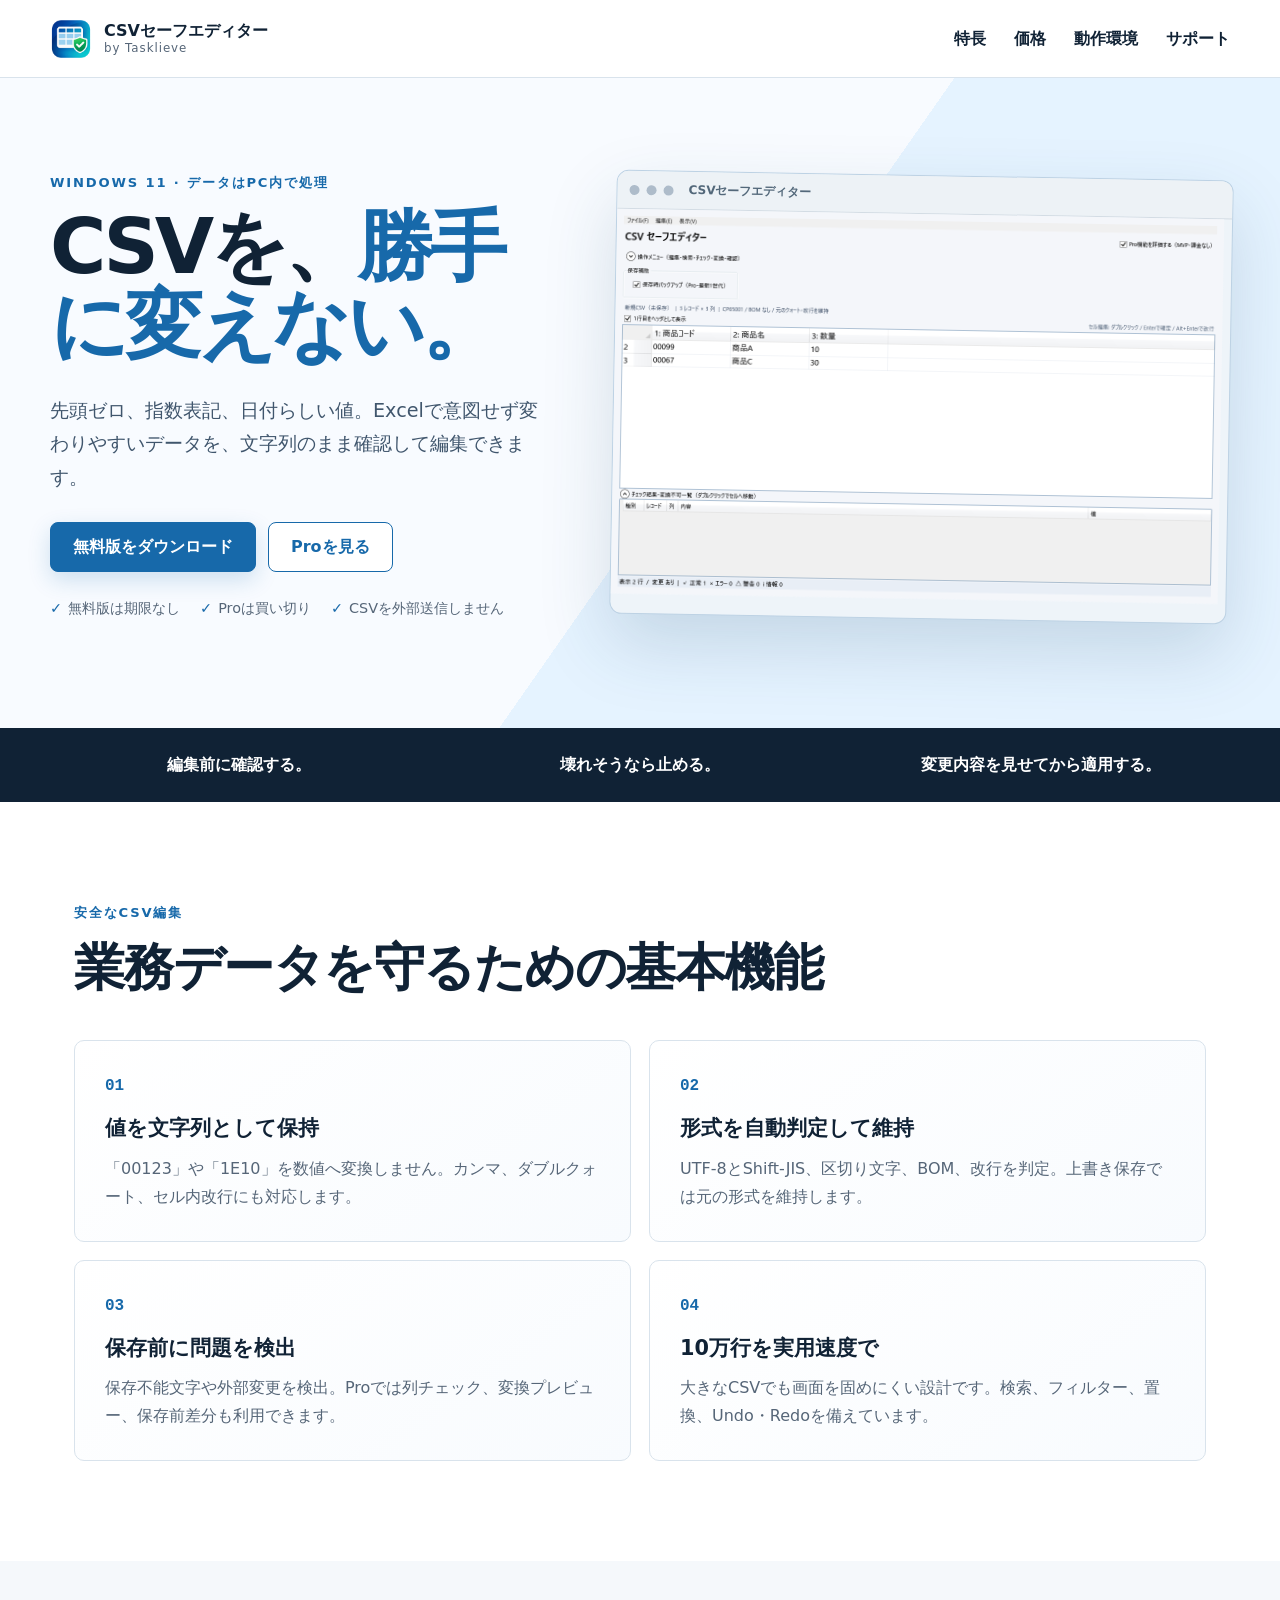
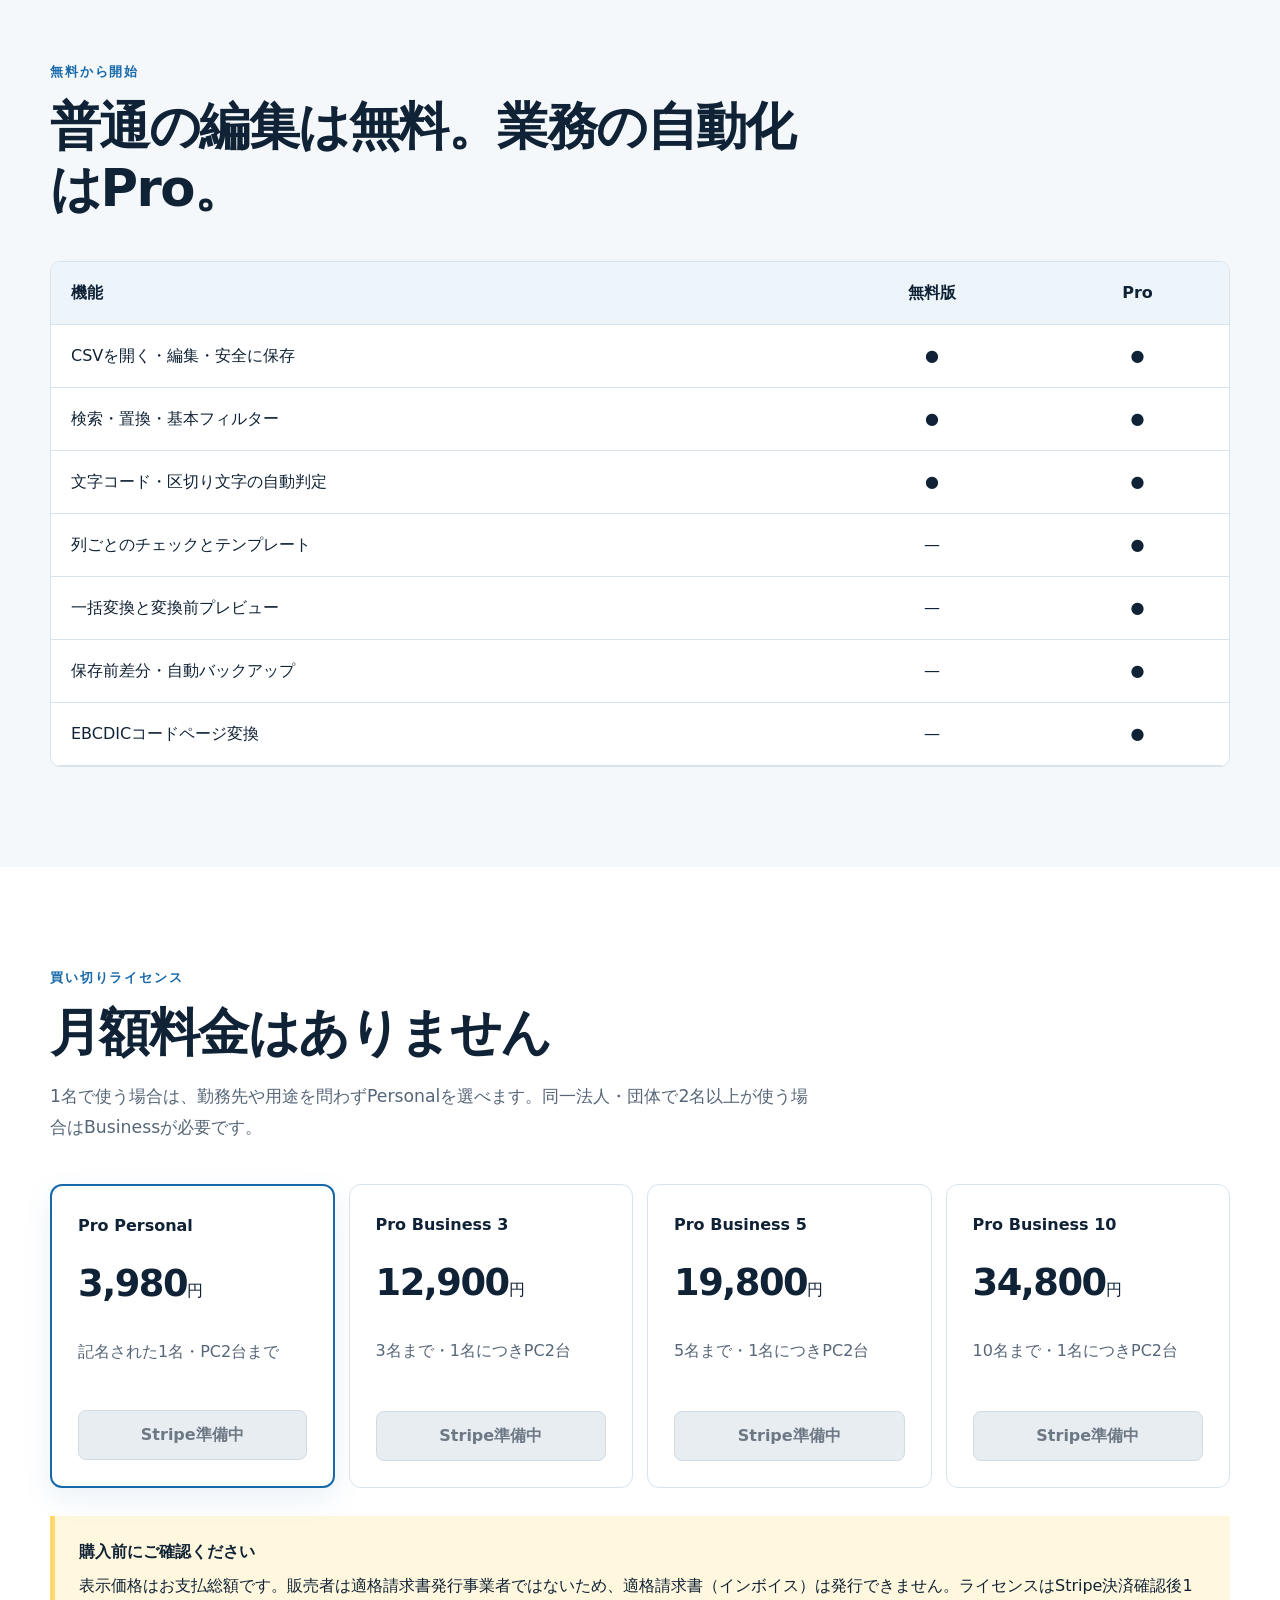
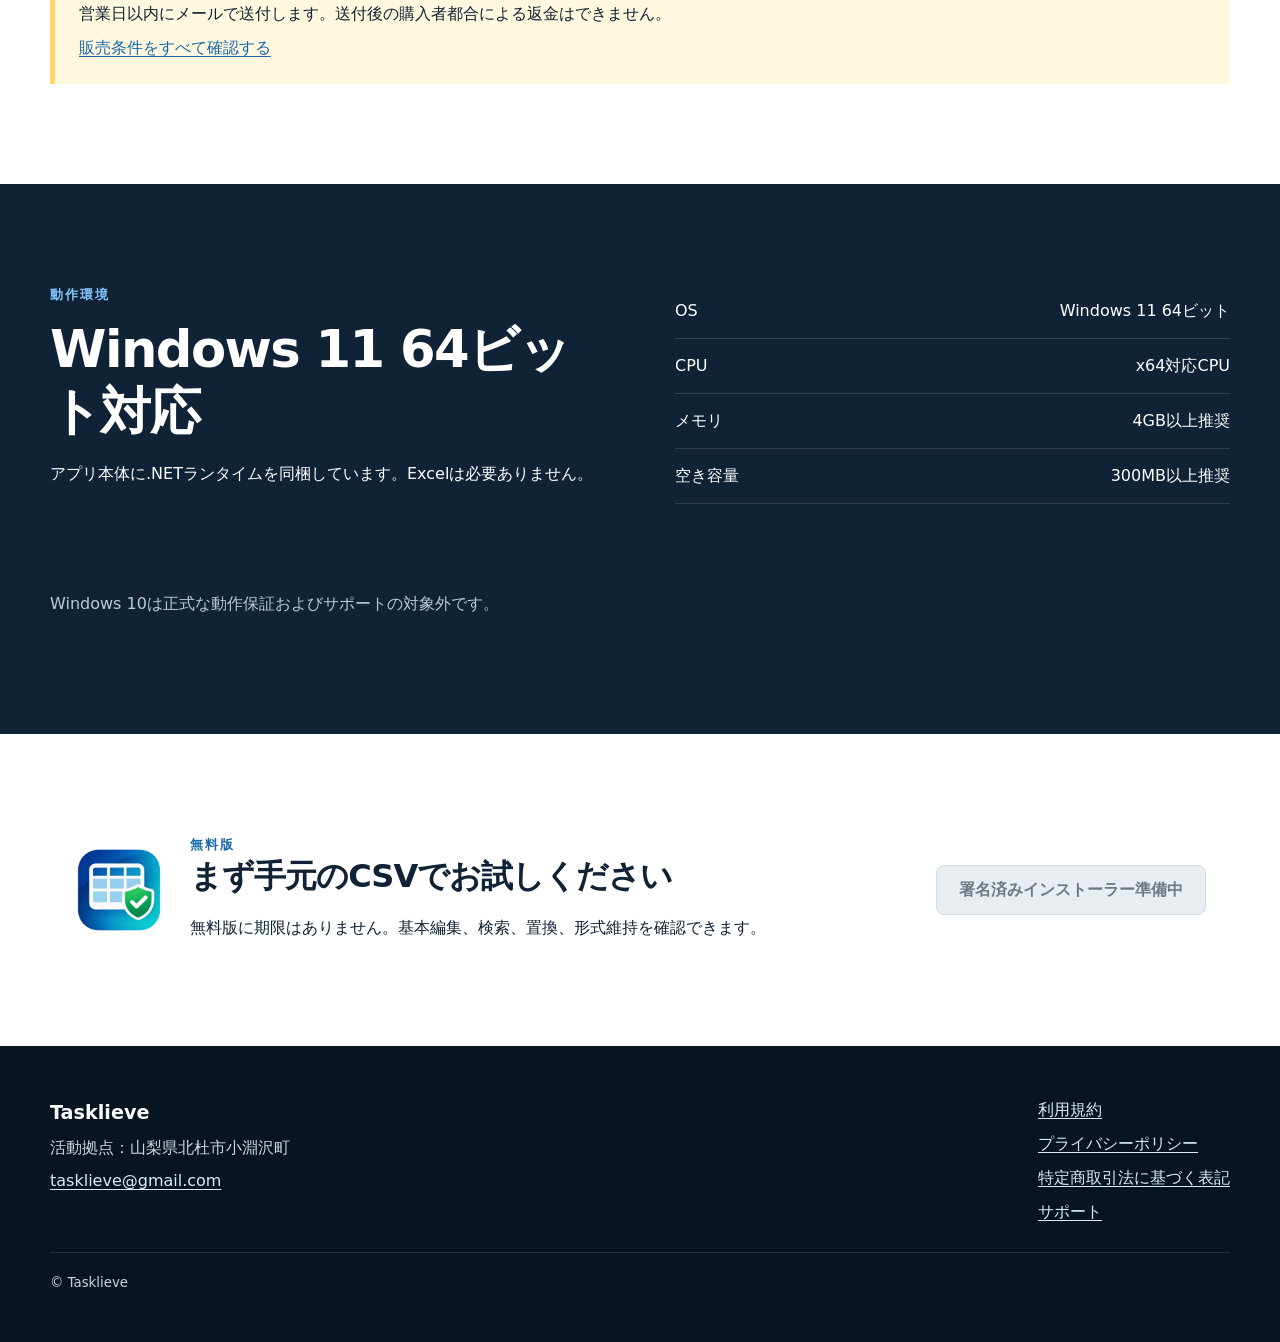
==== index.html @ be9b4cba "販売サイト初版を公開" ====
<!doctype html><html lang="ja"><head><meta charset="utf-8"><meta name="viewport" content="width=device-width,initial-scale=1"><title>CSVセーフエディター | Tasklieve</title><meta name="description" content="先頭ゼロ、文字コード、日付らしい値を勝手に変えずに扱うWindows 11向けCSV編集アプリ。"><link rel="icon" href="favicon.svg" type="image/svg+xml"><link rel="stylesheet" href="styles.css"></head><body>
<header class="site-header"><a class="brand" href="#top"><img src="app-icon.png" alt=""><span><b>CSVセーフエディター</b><small>by Tasklieve</small></span></a><nav aria-label="主要メニュー"><a href="#features">特長</a><a href="#pricing">価格</a><a href="#requirements">動作環境</a><a href="support.html">サポート</a></nav></header>
<main id="top">
<section class="hero"><div class="hero-copy"><p class="eyebrow">Windows 11 · データはPC内で処理</p><h1>CSVを、<span>勝手に変えない。</span></h1><p class="lead">先頭ゼロ、指数表記、日付らしい値。Excelで意図せず変わりやすいデータを、文字列のまま確認して編集できます。</p><div class="hero-actions"><a class="button primary" href="#download">無料版をダウンロード</a><a class="button secondary" href="#pricing">Proを見る</a></div><ul class="hero-notes"><li>無料版は期限なし</li><li>Proは買い切り</li><li>CSVを外部送信しません</li></ul></div><div class="product-shot"><div class="shot-bar"><span></span><span></span><span></span><b>CSVセーフエディター</b></div><img src="app-screen.png" alt="CSVセーフエディターの編集画面"></div></section>
<section class="promise"><p>編集前に確認する。</p><p>壊れそうなら止める。</p><p>変更内容を見せてから適用する。</p></section>
<section id="features" class="section"><div class="section-heading"><p class="eyebrow">安全なCSV編集</p><h2>業務データを守るための基本機能</h2></div><div class="feature-grid">
<article><span class="number">01</span><h3>値を文字列として保持</h3><p>「00123」や「1E10」を数値へ変換しません。カンマ、ダブルクォート、セル内改行にも対応します。</p></article>
<article><span class="number">02</span><h3>形式を自動判定して維持</h3><p>UTF-8とShift-JIS、区切り文字、BOM、改行を判定。上書き保存では元の形式を維持します。</p></article>
<article><span class="number">03</span><h3>保存前に問題を検出</h3><p>保存不能文字や外部変更を検出。Proでは列チェック、変換プレビュー、保存前差分も利用できます。</p></article>
<article><span class="number">04</span><h3>10万行を実用速度で</h3><p>大きなCSVでも画面を固めにくい設計です。検索、フィルター、置換、Undo・Redoを備えています。</p></article>
</div></section>
<section class="compare section"><div class="section-heading"><p class="eyebrow">無料から開始</p><h2>普通の編集は無料。業務の自動化はPro。</h2></div><div class="compare-table" role="region" aria-label="プラン機能比較" tabindex="0"><table><thead><tr><th>機能</th><th>無料版</th><th>Pro</th></tr></thead><tbody><tr><td>CSVを開く・編集・安全に保存</td><td>●</td><td>●</td></tr><tr><td>検索・置換・基本フィルター</td><td>●</td><td>●</td></tr><tr><td>文字コード・区切り文字の自動判定</td><td>●</td><td>●</td></tr><tr><td>列ごとのチェックとテンプレート</td><td>—</td><td>●</td></tr><tr><td>一括変換と変換前プレビュー</td><td>—</td><td>●</td></tr><tr><td>保存前差分・自動バックアップ</td><td>—</td><td>●</td></tr><tr><td>EBCDICコードページ変換</td><td>—</td><td>●</td></tr></tbody></table></div></section>
<section id="pricing" class="pricing section"><div class="section-heading"><p class="eyebrow">買い切りライセンス</p><h2>月額料金はありません</h2><p>1名で使う場合は、勤務先や用途を問わずPersonalを選べます。同一法人・団体で2名以上が使う場合はBusinessが必要です。</p></div><div class="price-grid">
<article class="price-card featured"><p class="plan">Pro Personal</p><p class="price"><strong>3,980</strong>円</p><p>記名された1名・PC2台まで</p><a class="button disabled" aria-disabled="true">Stripe準備中</a></article>
<article class="price-card"><p class="plan">Pro Business 3</p><p class="price"><strong>12,900</strong>円</p><p>3名まで・1名につきPC2台</p><a class="button disabled" aria-disabled="true">Stripe準備中</a></article>
<article class="price-card"><p class="plan">Pro Business 5</p><p class="price"><strong>19,800</strong>円</p><p>5名まで・1名につきPC2台</p><a class="button disabled" aria-disabled="true">Stripe準備中</a></article>
<article class="price-card"><p class="plan">Pro Business 10</p><p class="price"><strong>34,800</strong>円</p><p>10名まで・1名につきPC2台</p><a class="button disabled" aria-disabled="true">Stripe準備中</a></article>
</div><div class="purchase-note"><b>購入前にご確認ください</b><p>表示価格はお支払総額です。販売者は適格請求書発行事業者ではないため、適格請求書（インボイス）は発行できません。ライセンスはStripe決済確認後1営業日以内にメールで送付します。送付後の購入者都合による返金はできません。</p><a href="legal.html">販売条件をすべて確認する</a></div></section>
<section id="requirements" class="requirements section"><div><p class="eyebrow">動作環境</p><h2>Windows 11 64ビット対応</h2><p>アプリ本体に.NETランタイムを同梱しています。Excelは必要ありません。</p></div><dl><div><dt>OS</dt><dd>Windows 11 64ビット</dd></div><div><dt>CPU</dt><dd>x64対応CPU</dd></div><div><dt>メモリ</dt><dd>4GB以上推奨</dd></div><div><dt>空き容量</dt><dd>300MB以上推奨</dd></div></dl><p class="muted">Windows 10は正式な動作保証およびサポートの対象外です。</p></section>
<section id="download" class="download section"><img src="app-icon.png" alt=""><div><p class="eyebrow">無料版</p><h2>まず手元のCSVでお試しください</h2><p>無料版に期限はありません。基本編集、検索、置換、形式維持を確認できます。</p></div><a class="button disabled" aria-disabled="true">署名済みインストーラー準備中</a></section>
</main>
<footer><div><b>Tasklieve</b><p>活動拠点：山梨県北杜市小淵沢町</p><p><a href="mailto:tasklieve@gmail.com">tasklieve@gmail.com</a></p></div><nav aria-label="法的情報"><a href="terms.html">利用規約</a><a href="privacy.html">プライバシーポリシー</a><a href="legal.html">特定商取引法に基づく表記</a><a href="support.html">サポート</a></nav><small>© Tasklieve</small></footer>
</body></html>
---- styles.css ----
:root{--ink:#102235;--muted:#566678;--blue:#1769aa;--blue2:#0d4f84;--sky:#eaf5ff;--line:#d9e3ec;--paper:#fff;--soft:#f5f8fb;--yellow:#ffd76a}*{box-sizing:border-box}html{scroll-behavior:smooth}body{margin:0;color:var(--ink);font-family:"Yu Gothic UI","Noto Sans JP",system-ui,sans-serif;background:var(--paper);font-size:16px;line-height:1.75}a{color:var(--blue);text-decoration-thickness:1px;text-underline-offset:3px}.site-header{height:78px;display:flex;align-items:center;justify-content:space-between;padding:0 max(24px,calc((100vw - 1180px)/2));border-bottom:1px solid var(--line);background:rgba(255,255,255,.96);position:sticky;top:0;z-index:10}.brand{display:flex;gap:12px;align-items:center;color:var(--ink);text-decoration:none}.brand img{width:42px;height:42px}.brand span{display:flex;flex-direction:column;line-height:1.25}.brand small{font-size:.74rem;color:var(--muted);letter-spacing:.08em}.site-header nav{display:flex;gap:28px}.site-header nav a{color:var(--ink);text-decoration:none;font-weight:600}.hero{min-height:650px;background:linear-gradient(125deg,#f8fbff 0 55%,#e5f3ff 55%);display:grid;grid-template-columns:.9fr 1.1fr;gap:58px;align-items:center;padding:72px max(24px,calc((100vw - 1180px)/2)) 84px;overflow:hidden}.eyebrow{font-weight:800;color:var(--blue);font-size:.82rem;letter-spacing:.14em;text-transform:uppercase;margin:0 0 12px}.hero h1{font-size:clamp(3rem,6vw,5.6rem);line-height:1.03;letter-spacing:-.055em;margin:0}.hero h1 span{color:var(--blue)}.lead{font-size:1.2rem;color:#40566d;max-width:590px;margin:28px 0}.hero-actions{display:flex;gap:12px}.button{display:inline-flex;align-items:center;justify-content:center;min-height:48px;padding:10px 22px;border-radius:8px;font-weight:800;text-decoration:none;border:1px solid var(--blue)}.primary{background:var(--blue);color:#fff;box-shadow:0 8px 22px #1769aa30}.secondary{background:white;color:var(--blue)}.disabled{background:#e8edf2;color:#6d7885;border-color:#d2dae2;cursor:not-allowed}.hero-notes{display:flex;gap:20px;list-style:none;padding:0;margin:24px 0 0;color:var(--muted);font-size:.9rem}.hero-notes li:before{content:"✓";color:var(--blue);font-weight:900;margin-right:6px}.product-shot{background:#eef4f9;border:1px solid #bdd2e4;border-radius:12px;box-shadow:0 30px 70px #234b6b2b;transform:rotate(1deg);overflow:hidden}.product-shot img{display:block;width:100%;height:auto}.shot-bar{height:38px;background:#edf2f6;display:flex;align-items:center;gap:7px;padding:0 12px;border-bottom:1px solid #d3dce4}.shot-bar span{width:10px;height:10px;border-radius:50%;background:#aebcca}.shot-bar b{margin-left:8px;font-size:.75rem;color:#53687a}.promise{display:grid;grid-template-columns:repeat(3,1fr);background:var(--ink);color:white;padding:23px max(24px,calc((100vw - 1180px)/2));gap:24px}.promise p{margin:0;text-align:center;font-weight:800}.section{max-width:1180px;margin:auto;padding:100px 24px}.section-heading{max-width:760px;margin-bottom:42px}.section-heading h2,.requirements h2,.download h2{font-size:clamp(2rem,4vw,3.3rem);line-height:1.2;letter-spacing:-.03em;margin:0 0 18px}.section-heading>p:last-child{color:var(--muted);font-size:1.08rem}.feature-grid{display:grid;grid-template-columns:repeat(2,1fr);gap:18px}.feature-grid article{border:1px solid var(--line);padding:30px;border-radius:10px;background:linear-gradient(145deg,#fff,#f8fbfe)}.feature-grid h3{font-size:1.3rem;margin:10px 0 8px}.feature-grid p{color:var(--muted);margin:0}.number{font-family:ui-monospace,monospace;color:var(--blue);font-weight:900}.compare{max-width:none;background:var(--soft);padding-left:max(24px,calc((100vw - 1180px)/2));padding-right:max(24px,calc((100vw - 1180px)/2))}.compare-table{overflow:auto;border:1px solid var(--line);border-radius:10px;background:white}table{width:100%;border-collapse:collapse}th,td{padding:17px 20px;border-bottom:1px solid var(--line);text-align:center}th:first-child,td:first-child{text-align:left}thead{background:#edf5fb}.pricing{max-width:1228px}.price-grid{display:grid;grid-template-columns:repeat(4,1fr);gap:14px}.price-card{border:1px solid var(--line);border-radius:12px;padding:26px;background:white;display:flex;flex-direction:column;min-height:280px}.price-card.featured{border:2px solid var(--blue);box-shadow:0 10px 30px #1769aa18}.plan{font-weight:900;margin:0}.price{margin:12px 0 6px}.price strong{font-size:2.3rem;letter-spacing:-.04em}.price-card>p:nth-child(3){color:var(--muted);min-height:56px}.price-card .button{margin-top:auto}.purchase-note{margin-top:28px;background:#fff8df;border-left:5px solid var(--yellow);padding:22px 24px}.purchase-note p{margin:6px 0}.requirements{background:var(--ink);color:white;max-width:none;padding-left:max(24px,calc((100vw - 1180px)/2));padding-right:max(24px,calc((100vw - 1180px)/2));display:grid;grid-template-columns:1fr 1fr;gap:70px}.requirements .eyebrow{color:#85c8ff}.requirements dl{margin:0}.requirements dl div{display:flex;justify-content:space-between;border-bottom:1px solid #ffffff24;padding:13px 0}.requirements dd{margin:0}.requirements .muted{grid-column:1/-1;color:#b9c9d7}.download{display:grid;grid-template-columns:90px 1fr auto;align-items:center;gap:26px}.download img{width:90px}.download h2{font-size:2rem}.download p{margin:4px 0}.download .eyebrow{margin:0}footer{background:#071522;color:#c9d5df;padding:50px max(24px,calc((100vw - 1180px)/2));display:grid;grid-template-columns:1fr auto;gap:26px}footer b{font-size:1.2rem;color:white}footer p{margin:5px 0}footer a{color:#d8ebfb}footer nav{display:grid;gap:6px}footer small{grid-column:1/-1;border-top:1px solid #ffffff1f;padding-top:18px}.legal-shell{max-width:900px;margin:auto;padding:64px 24px 110px}.legal-shell h1{font-size:clamp(2rem,5vw,3.7rem);line-height:1.2}.legal-shell h2{margin-top:42px;padding-top:20px;border-top:1px solid var(--line)}.legal-shell h3{margin-top:28px}.legal-shell table{font-size:.95rem}.legal-shell th{width:27%;vertical-align:top}.legal-shell li{margin:7px 0}.back{display:inline-block;margin-bottom:24px}.support-card{border:1px solid var(--line);border-radius:12px;padding:28px;margin:22px 0;background:var(--soft)}@media(max-width:900px){.site-header nav{display:none}.hero{grid-template-columns:1fr;padding-top:54px}.product-shot{transform:none}.promise{grid-template-columns:1fr;gap:7px}.feature-grid,.price-grid,.requirements{grid-template-columns:1fr}.download{grid-template-columns:70px 1fr}.download img{width:70px}.download .button{grid-column:1/-1}.hero-notes{flex-direction:column;gap:3px}.requirements .muted{grid-column:auto}}@media(max-width:520px){.hero{min-height:auto}.hero h1{font-size:3.15rem}.hero-actions{flex-direction:column}.feature-grid{grid-template-columns:1fr}.section{padding:70px 18px}.price{font-size:.92rem}}
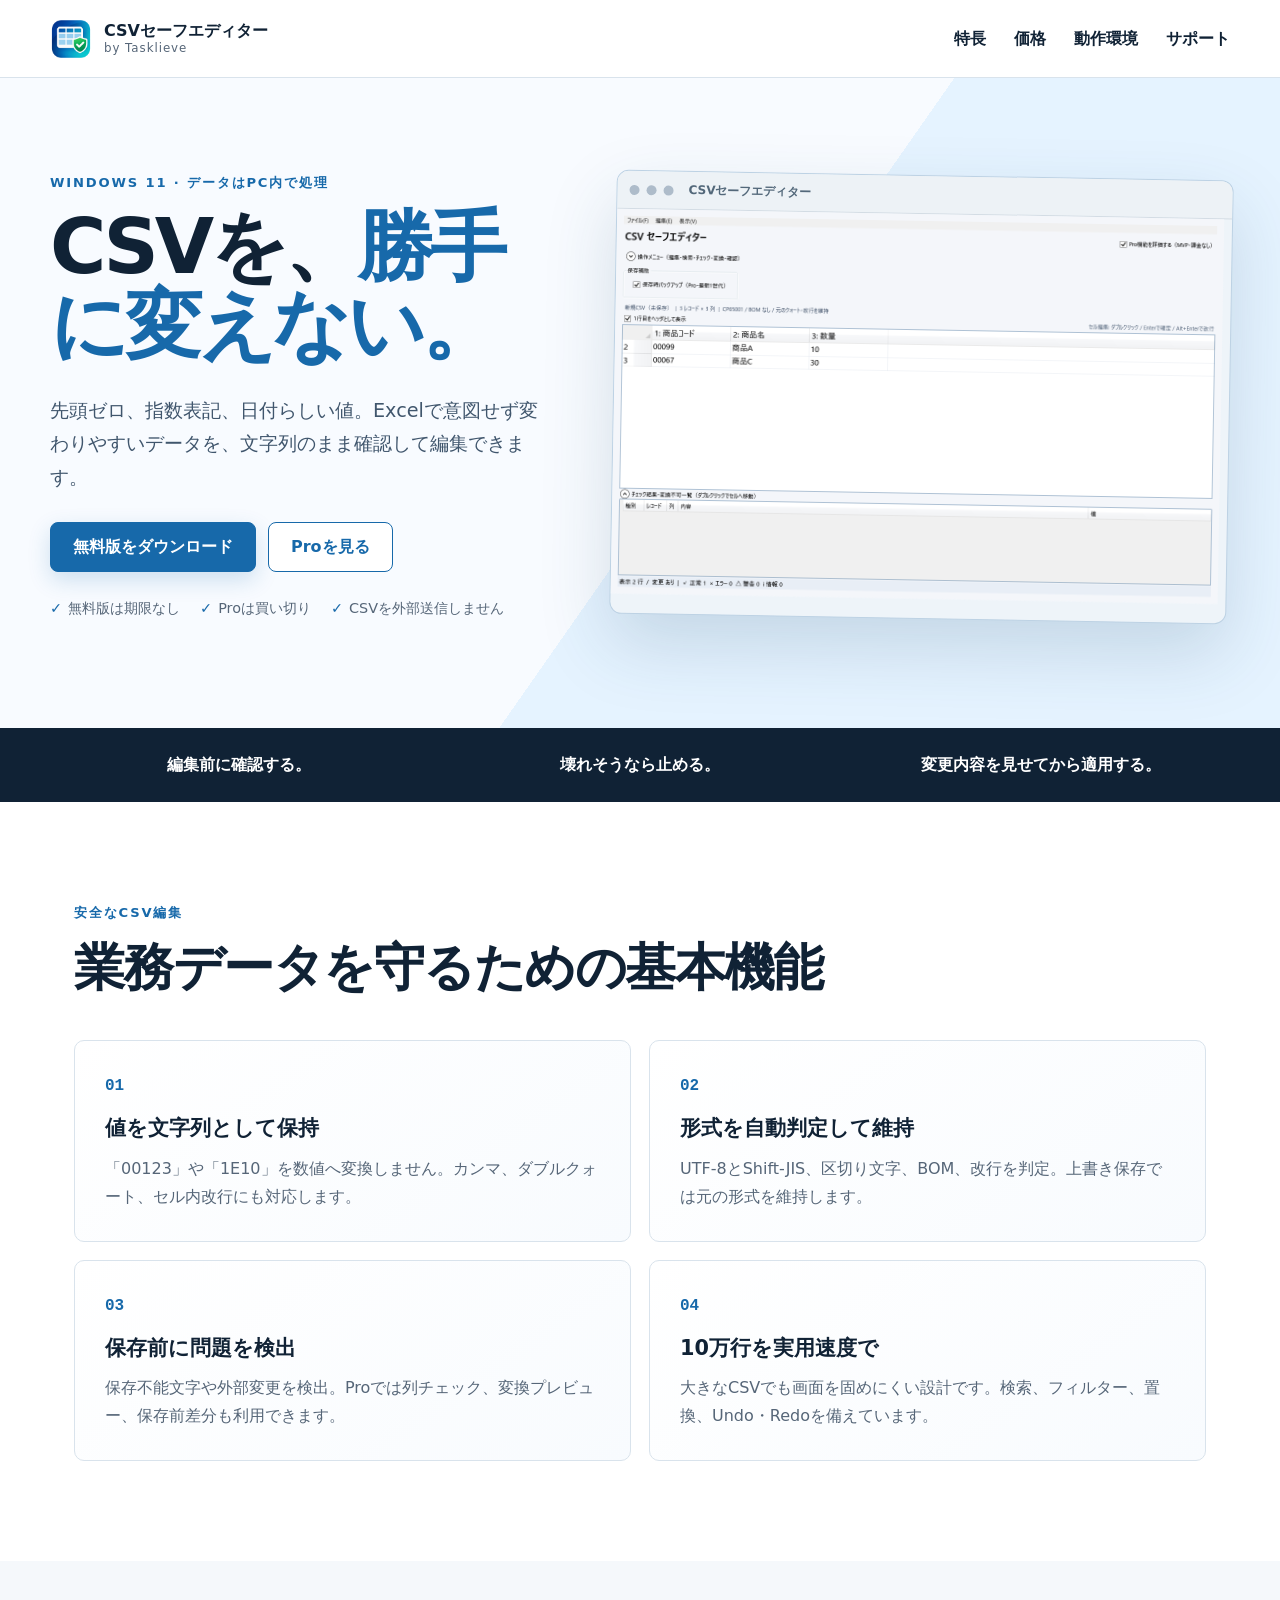
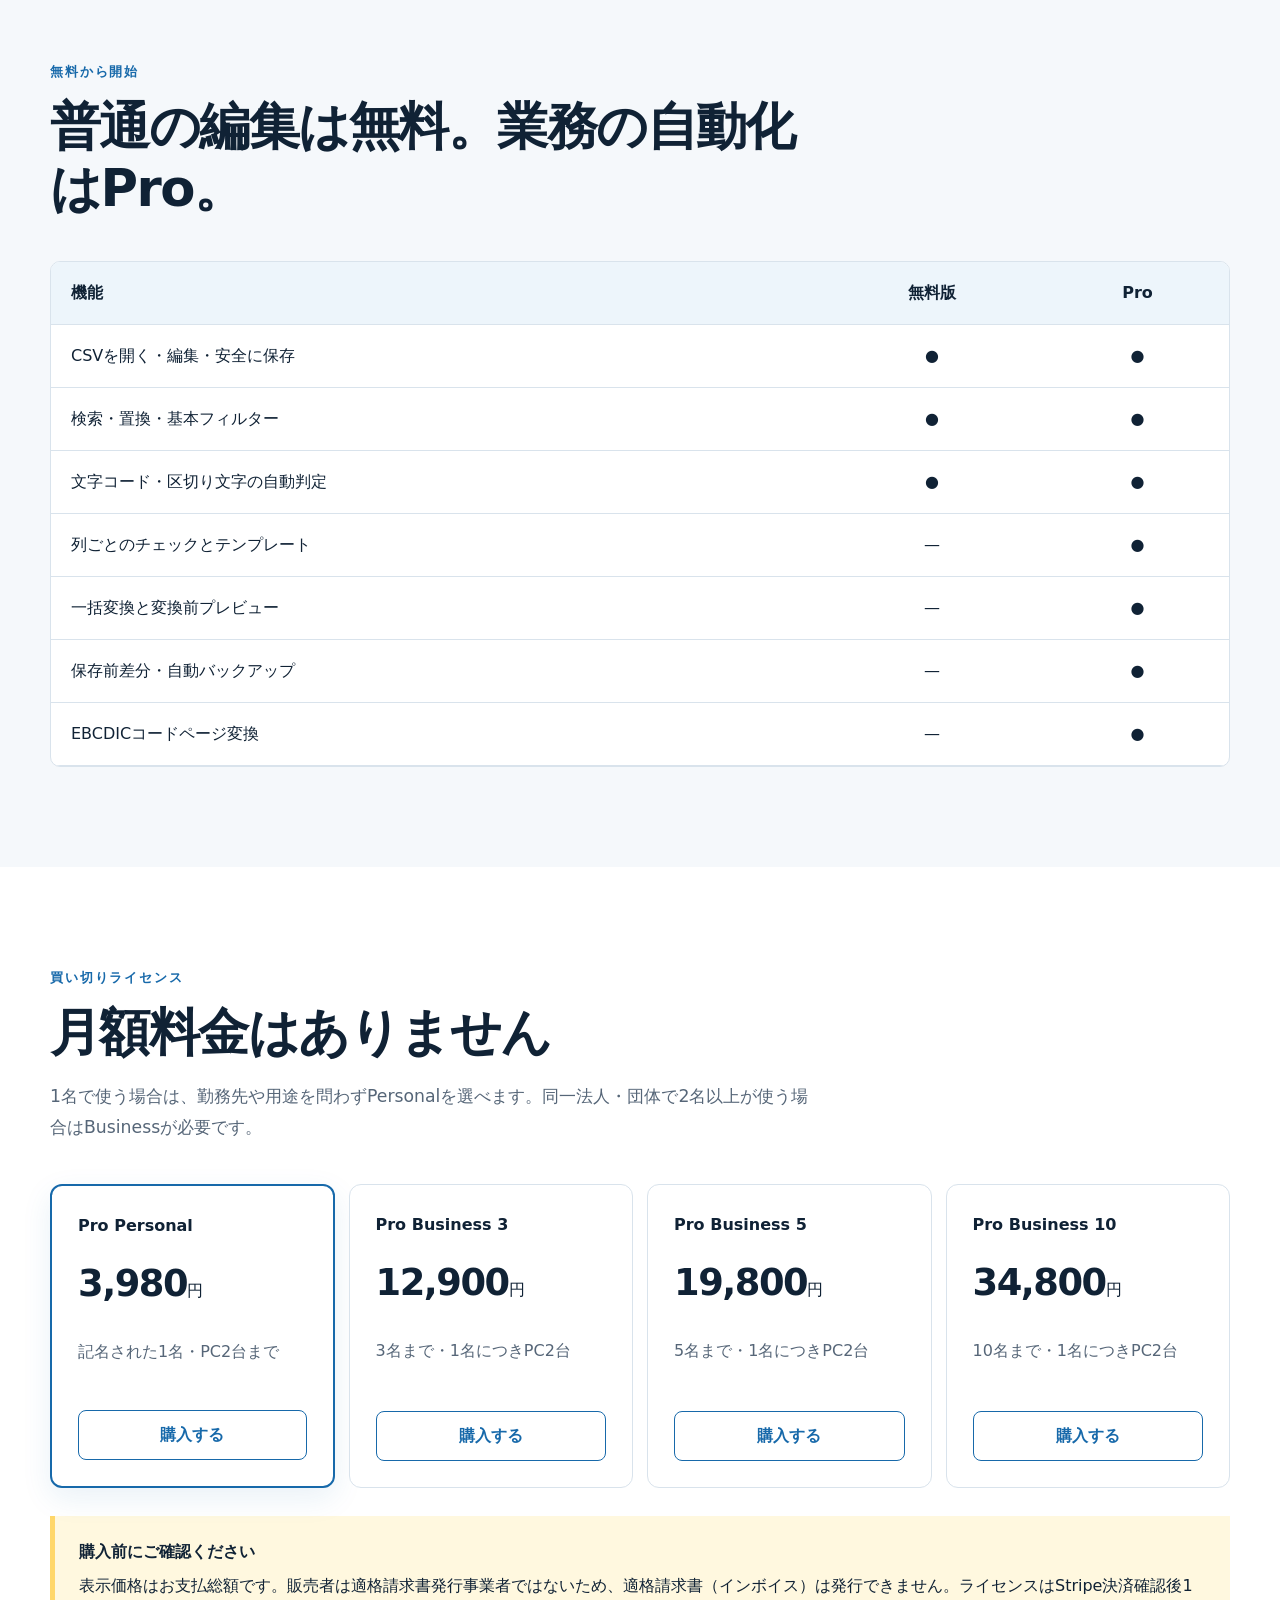
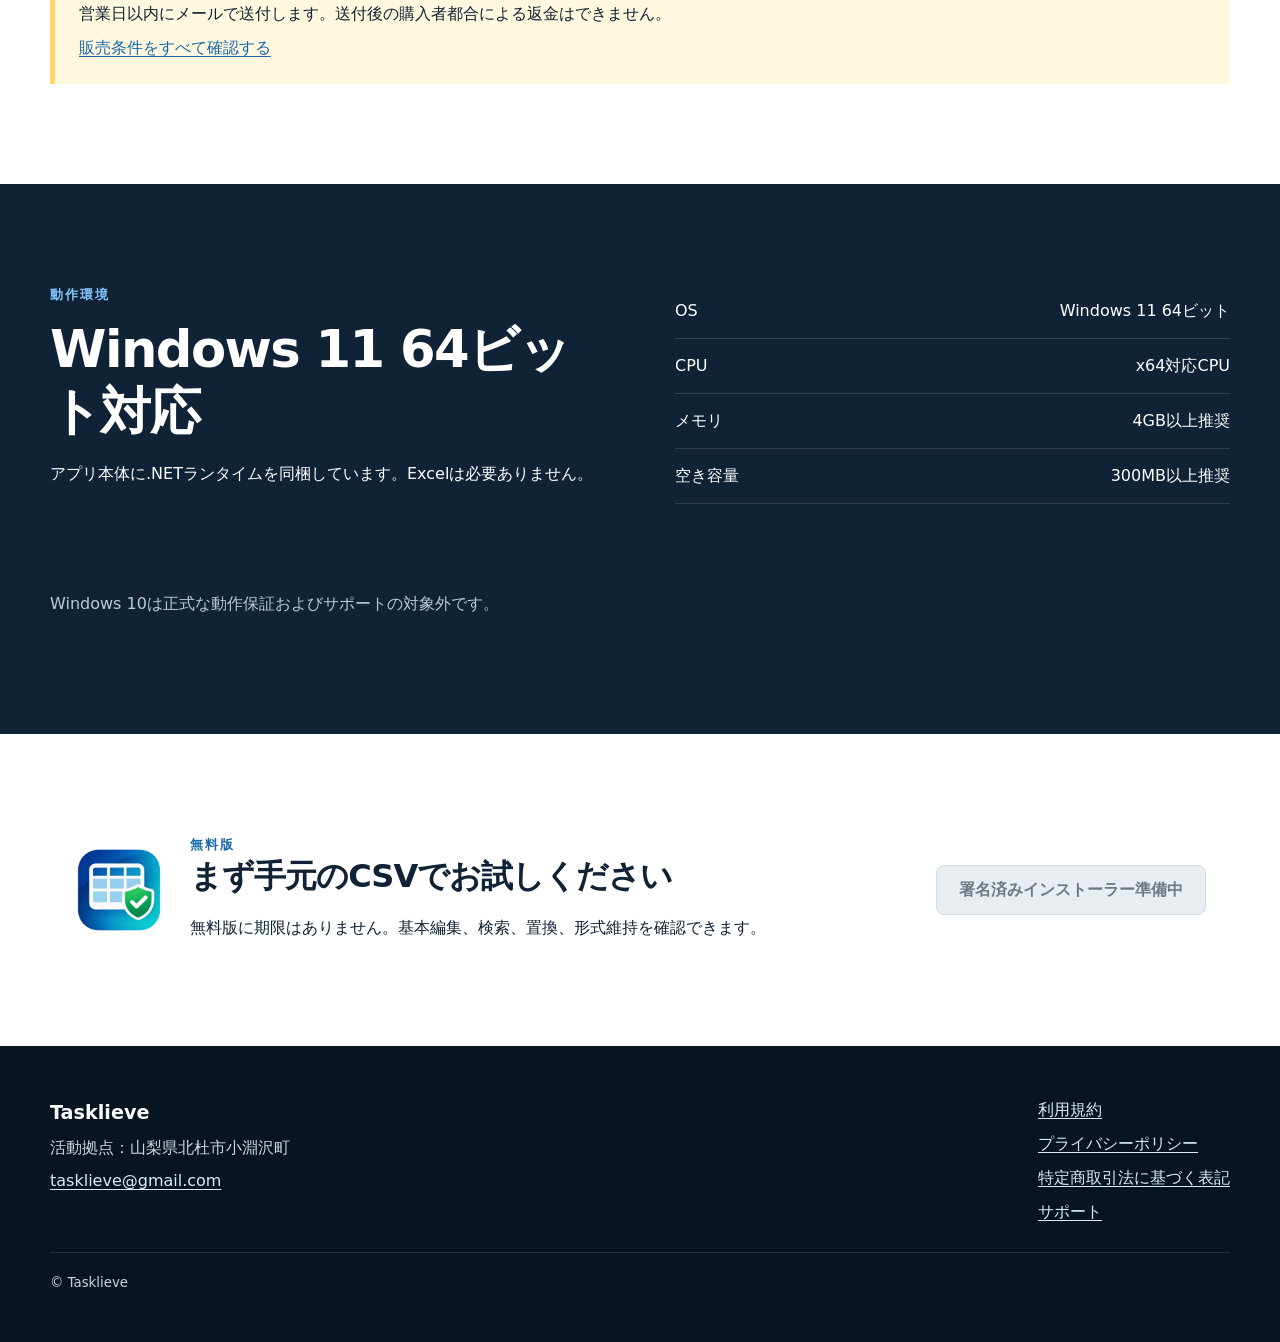
==== commit d4dc6af6: "本番用Stripe購入リンクを追加" ====
--- a/index.html
+++ b/index.html
@@ -10,11 +10,7 @@
 <article><span class="number">04</span><h3>10万行を実用速度で</h3><p>大きなCSVでも画面を固めにくい設計です。検索、フィルター、置換、Undo・Redoを備えています。</p></article>
 </div></section>
 <section class="compare section"><div class="section-heading"><p class="eyebrow">無料から開始</p><h2>普通の編集は無料。業務の自動化はPro。</h2></div><div class="compare-table" role="region" aria-label="プラン機能比較" tabindex="0"><table><thead><tr><th>機能</th><th>無料版</th><th>Pro</th></tr></thead><tbody><tr><td>CSVを開く・編集・安全に保存</td><td>●</td><td>●</td></tr><tr><td>検索・置換・基本フィルター</td><td>●</td><td>●</td></tr><tr><td>文字コード・区切り文字の自動判定</td><td>●</td><td>●</td></tr><tr><td>列ごとのチェックとテンプレート</td><td>—</td><td>●</td></tr><tr><td>一括変換と変換前プレビュー</td><td>—</td><td>●</td></tr><tr><td>保存前差分・自動バックアップ</td><td>—</td><td>●</td></tr><tr><td>EBCDICコードページ変換</td><td>—</td><td>●</td></tr></tbody></table></div></section>
-<section id="pricing" class="pricing section"><div class="section-heading"><p class="eyebrow">買い切りライセンス</p><h2>月額料金はありません</h2><p>1名で使う場合は、勤務先や用途を問わずPersonalを選べます。同一法人・団体で2名以上が使う場合はBusinessが必要です。</p></div><div class="price-grid">
-<article class="price-card featured"><p class="plan">Pro Personal</p><p class="price"><strong>3,980</strong>円</p><p>記名された1名・PC2台まで</p><a class="button disabled" aria-disabled="true">Stripe準備中</a></article>
-<article class="price-card"><p class="plan">Pro Business 3</p><p class="price"><strong>12,900</strong>円</p><p>3名まで・1名につきPC2台</p><a class="button disabled" aria-disabled="true">Stripe準備中</a></article>
-<article class="price-card"><p class="plan">Pro Business 5</p><p class="price"><strong>19,800</strong>円</p><p>5名まで・1名につきPC2台</p><a class="button disabled" aria-disabled="true">Stripe準備中</a></article>
-<article class="price-card"><p class="plan">Pro Business 10</p><p class="price"><strong>34,800</strong>円</p><p>10名まで・1名につきPC2台</p><a class="button disabled" aria-disabled="true">Stripe準備中</a></article>
+<section id="pricing" class="pricing section"><div class="section-heading"><p class="eyebrow">買い切りライセンス</p><h2>月額料金はありません</h2><p>1名で使う場合は、勤務先や用途を問わずPersonalを選べます。同一法人・団体で2名以上が使う場合はBusinessが必要です。</p></div><div class="price-grid"><article class="price-card featured"><p class="plan">Pro Personal</p><p class="price"><strong>3,980</strong>円</p><p>記名された1名・PC2台まで</p><a class="button" href="https://buy.stripe.com/eVq5kC5N66LT93d33z1gs00" target="_blank" rel="noopener noreferrer">購入する</a></article><article class="price-card"><p class="plan">Pro Business 3</p><p class="price"><strong>12,900</strong>円</p><p>3名まで・1名につきPC2台</p><a class="button" href="https://buy.stripe.com/fZu14m0sM9Y53ITbA51gs03" target="_blank" rel="noopener noreferrer">購入する</a></article><article class="price-card"><p class="plan">Pro Business 5</p><p class="price"><strong>19,800</strong>円</p><p>5名まで・1名につきPC2台</p><a class="button" href="https://buy.stripe.com/6oU28qejC6LT93d8nT1gs01" target="_blank" rel="noopener noreferrer">購入する</a></article><article class="price-card"><p class="plan">Pro Business 10</p><p class="price"><strong>34,800</strong>円</p><p>10名まで・1名につきPC2台</p><a class="button" href="https://buy.stripe.com/4gMeVc4J25HP4MXdId1gs02" target="_blank" rel="noopener noreferrer">購入する</a></article>
 </div><div class="purchase-note"><b>購入前にご確認ください</b><p>表示価格はお支払総額です。販売者は適格請求書発行事業者ではないため、適格請求書（インボイス）は発行できません。ライセンスはStripe決済確認後1営業日以内にメールで送付します。送付後の購入者都合による返金はできません。</p><a href="legal.html">販売条件をすべて確認する</a></div></section>
 <section id="requirements" class="requirements section"><div><p class="eyebrow">動作環境</p><h2>Windows 11 64ビット対応</h2><p>アプリ本体に.NETランタイムを同梱しています。Excelは必要ありません。</p></div><dl><div><dt>OS</dt><dd>Windows 11 64ビット</dd></div><div><dt>CPU</dt><dd>x64対応CPU</dd></div><div><dt>メモリ</dt><dd>4GB以上推奨</dd></div><div><dt>空き容量</dt><dd>300MB以上推奨</dd></div></dl><p class="muted">Windows 10は正式な動作保証およびサポートの対象外です。</p></section>
 <section id="download" class="download section"><img src="app-icon.png" alt=""><div><p class="eyebrow">無料版</p><h2>まず手元のCSVでお試しください</h2><p>無料版に期限はありません。基本編集、検索、置換、形式維持を確認できます。</p></div><a class="button disabled" aria-disabled="true">署名済みインストーラー準備中</a></section>
